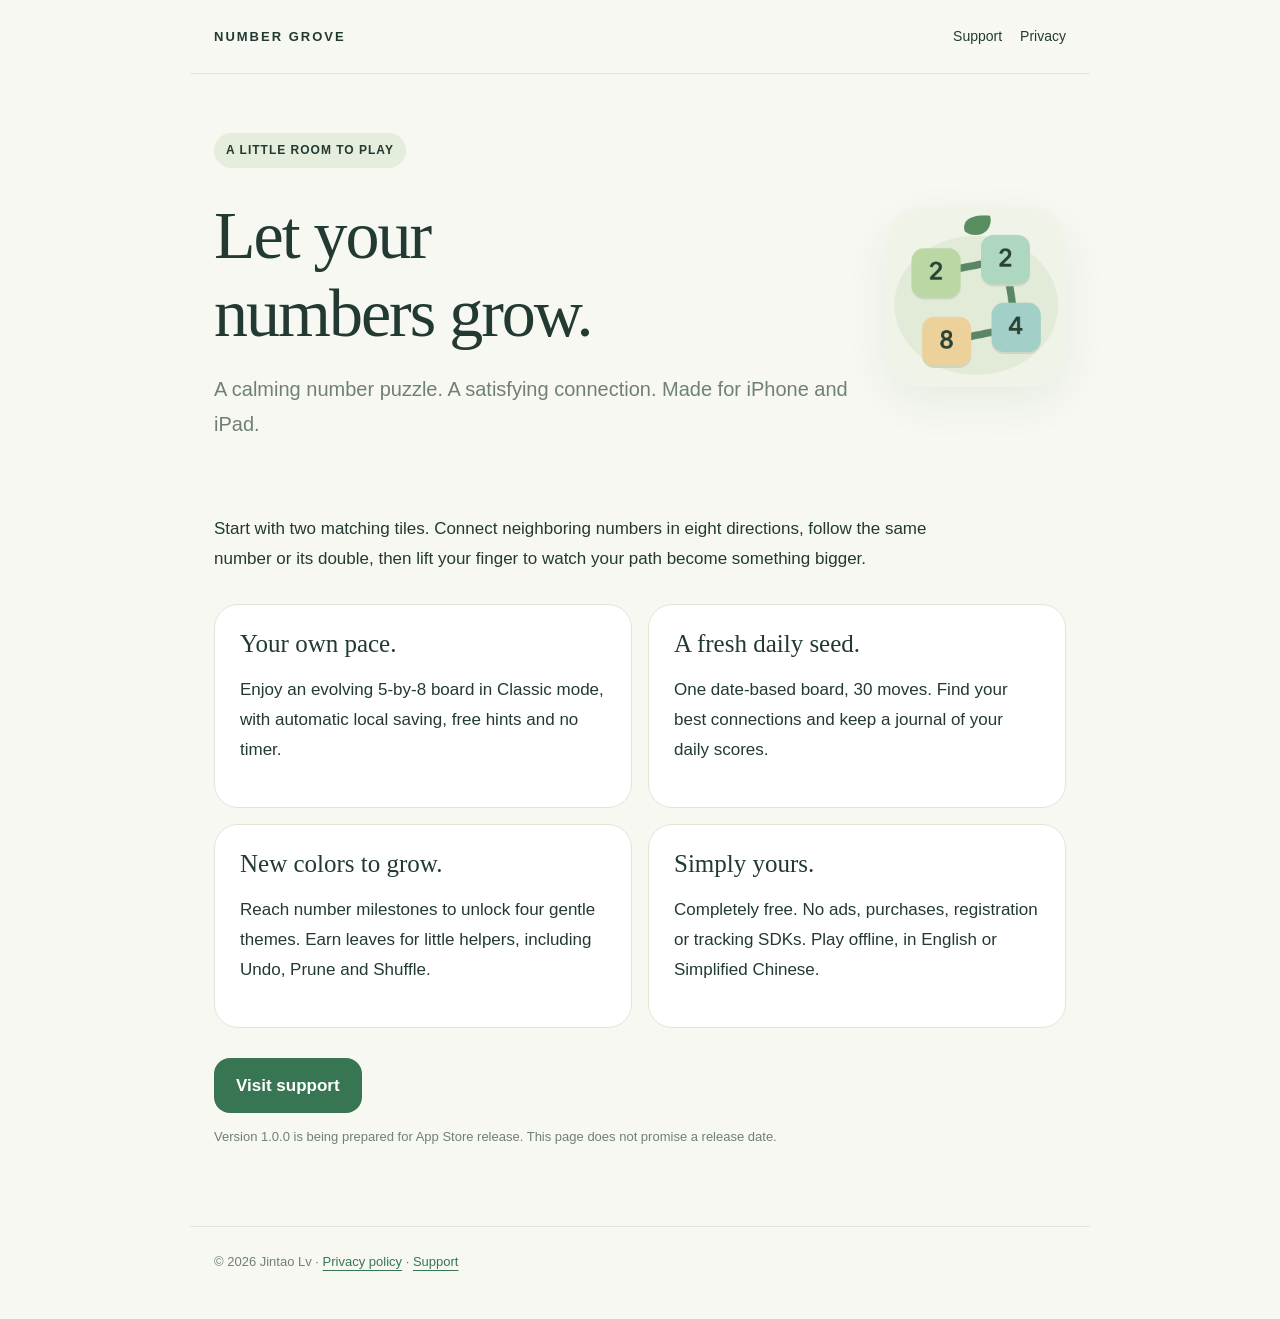
==== index.html @ 660d9d51 "Publish Number Grove support and privacy site" ====
<!doctype html><html lang="en"><head><meta charset="utf-8"><meta name="viewport" content="width=device-width,initial-scale=1"><title>Number Grove · 2248 Number Puzzle</title><meta name="description" content="Connect and merge number blocks in a free, offline puzzle for iPhone and iPad. No ads or purchases."><link rel="stylesheet" href="style.css"></head><body>
<nav><a href="index.html"><strong>NUMBER GROVE</strong></a><div class="links"><a href="support.html">Support</a><a href="privacy.html">Privacy</a></div></nav>
<main><div class="hero"><div><span class="badge">A LITTLE ROOM TO PLAY</span><h1>Let your<br>numbers grow.</h1><p class="lead">A calming number puzzle. A satisfying connection. Made for iPhone and iPad.</p></div><img src="icon.png" alt="Number Grove app icon: connected 2, 2, 4 and 8 tiles"></div>
<p>Start with two matching tiles. Connect neighboring numbers in eight directions, follow the same number or its double, then lift your finger to watch your path become something bigger.</p>
<div class="cards"><section class="card"><h2>Your own pace.</h2><p>Enjoy an evolving 5-by-8 board in Classic mode, with automatic local saving, free hints and no timer.</p></section><section class="card"><h2>A fresh daily seed.</h2><p>One date-based board, 30 moves. Find your best connections and keep a journal of your daily scores.</p></section><section class="card"><h2>New colors to grow.</h2><p>Reach number milestones to unlock four gentle themes. Earn leaves for little helpers, including Undo, Prune and Shuffle.</p></section><section class="card"><h2>Simply yours.</h2><p>Completely free. No ads, purchases, registration or tracking SDKs. Play offline, in English or Simplified Chinese.</p></section></div>
<a class="button" href="support.html">Visit support</a><p class="small">Version 1.0.0 is being prepared for App Store release. This page does not promise a release date.</p>
</main><footer>© 2026 Jintao Lv · <a href="privacy.html">Privacy policy</a> · <a href="support.html">Support</a></footer></body></html>
---- style.css ----
:root{color-scheme:light;--ink:#223a32;--muted:#6f8076;--paper:#f7f8f2;--green:#387553;--line:#dfe7d9}*{box-sizing:border-box}body{margin:0;background:var(--paper);color:var(--ink);font:17px/1.75 -apple-system,BlinkMacSystemFont,"Segoe UI",sans-serif}main,nav,footer{max-width:900px;margin:auto;padding:24px}nav{display:flex;align-items:center;justify-content:space-between;gap:18px;border-bottom:1px solid var(--line)}nav a{text-decoration:none;color:var(--ink);font-size:14px}nav strong{letter-spacing:2px;font-size:13px}h1,h2{font-family:Georgia,"Times New Roman",serif;font-weight:normal;line-height:1.15}h1{font-size:clamp(38px,7vw,68px);letter-spacing:-2px;margin:28px 0 20px}h2{font-size:28px;margin-top:40px}p{max-width:720px}a{color:var(--green);text-underline-offset:4px}.lead{color:var(--muted);font-size:20px}.hero{display:grid;grid-template-columns:1fr 180px;gap:30px;align-items:center;padding:35px 0}.hero img{width:180px;border-radius:38px;box-shadow:0 15px 45px #223a3212}.badge{display:inline-block;font-size:12px;letter-spacing:1px;font-weight:600;padding:7px 12px;background:#e5eddc;border-radius:99px}.cards{display:grid;grid-template-columns:repeat(2,1fr);gap:16px;margin:30px 0}.card{background:#fff;border:1px solid var(--line);border-radius:24px;padding:25px}.card h2{font-size:25px;margin:0 0 14px}.button{display:inline-block;text-decoration:none;background:var(--green);color:#fff;padding:13px 22px;border-radius:16px;font-weight:600}.small,footer{font-size:13px;color:var(--muted)}footer{border-top:1px solid var(--line);margin-top:40px;padding-bottom:45px}li{margin:9px 0}code{background:#e8eee2;padding:2px 6px;border-radius:5px}.links{display:flex;gap:18px;flex-wrap:wrap}@media(max-width:600px){.hero{grid-template-columns:1fr}.hero img{grid-row:1;width:96px;border-radius:24px}.cards{grid-template-columns:1fr}nav{align-items:flex-start}.lead{font-size:18px}}
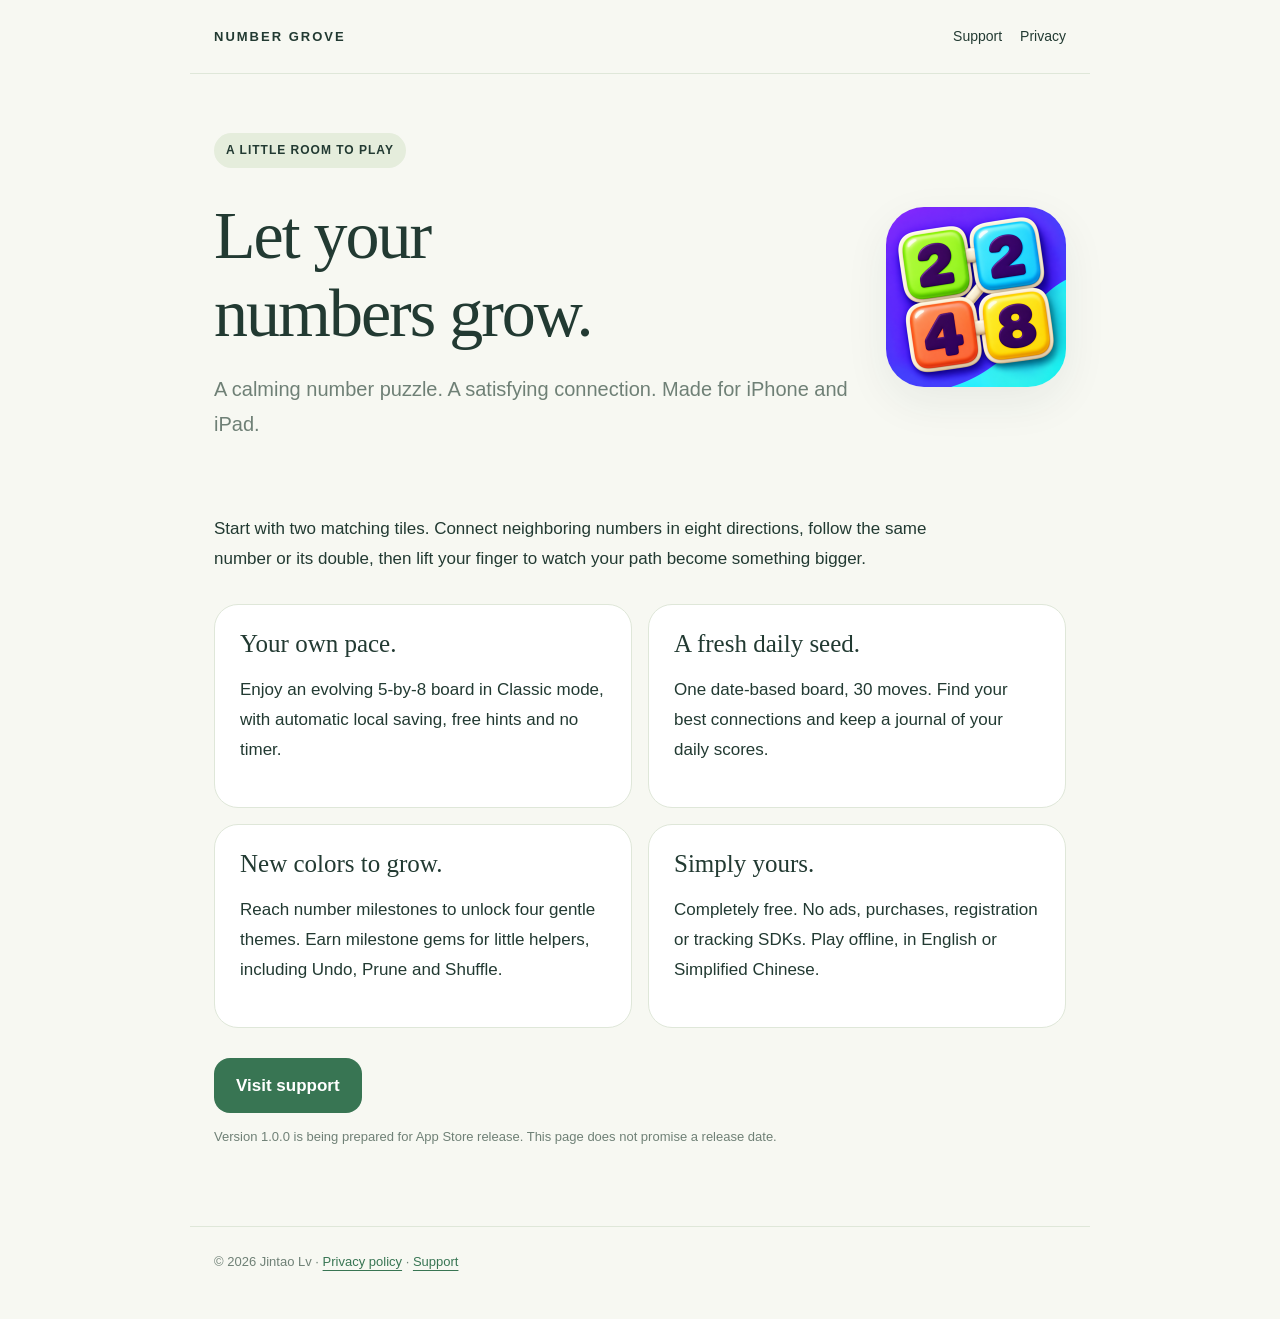
==== commit 420e3bd9: "Update game levels, gem economy and numeric icon" ====
--- a/index.html
+++ b/index.html
@@ -2,6 +2,6 @@
 <nav><a href="index.html"><strong>NUMBER GROVE</strong></a><div class="links"><a href="support.html">Support</a><a href="privacy.html">Privacy</a></div></nav>
 <main><div class="hero"><div><span class="badge">A LITTLE ROOM TO PLAY</span><h1>Let your<br>numbers grow.</h1><p class="lead">A calming number puzzle. A satisfying connection. Made for iPhone and iPad.</p></div><img src="icon.png" alt="Number Grove app icon: connected 2, 2, 4 and 8 tiles"></div>
 <p>Start with two matching tiles. Connect neighboring numbers in eight directions, follow the same number or its double, then lift your finger to watch your path become something bigger.</p>
-<div class="cards"><section class="card"><h2>Your own pace.</h2><p>Enjoy an evolving 5-by-8 board in Classic mode, with automatic local saving, free hints and no timer.</p></section><section class="card"><h2>A fresh daily seed.</h2><p>One date-based board, 30 moves. Find your best connections and keep a journal of your daily scores.</p></section><section class="card"><h2>New colors to grow.</h2><p>Reach number milestones to unlock four gentle themes. Earn leaves for little helpers, including Undo, Prune and Shuffle.</p></section><section class="card"><h2>Simply yours.</h2><p>Completely free. No ads, purchases, registration or tracking SDKs. Play offline, in English or Simplified Chinese.</p></section></div>
+<div class="cards"><section class="card"><h2>Your own pace.</h2><p>Enjoy an evolving 5-by-8 board in Classic mode, with automatic local saving, free hints and no timer.</p></section><section class="card"><h2>A fresh daily seed.</h2><p>One date-based board, 30 moves. Find your best connections and keep a journal of your daily scores.</p></section><section class="card"><h2>New colors to grow.</h2><p>Reach number milestones to unlock four gentle themes. Earn milestone gems for little helpers, including Undo, Prune and Shuffle.</p></section><section class="card"><h2>Simply yours.</h2><p>Completely free. No ads, purchases, registration or tracking SDKs. Play offline, in English or Simplified Chinese.</p></section></div>
 <a class="button" href="support.html">Visit support</a><p class="small">Version 1.0.0 is being prepared for App Store release. This page does not promise a release date.</p>
 </main><footer>© 2026 Jintao Lv · <a href="privacy.html">Privacy policy</a> · <a href="support.html">Support</a></footer></body></html>
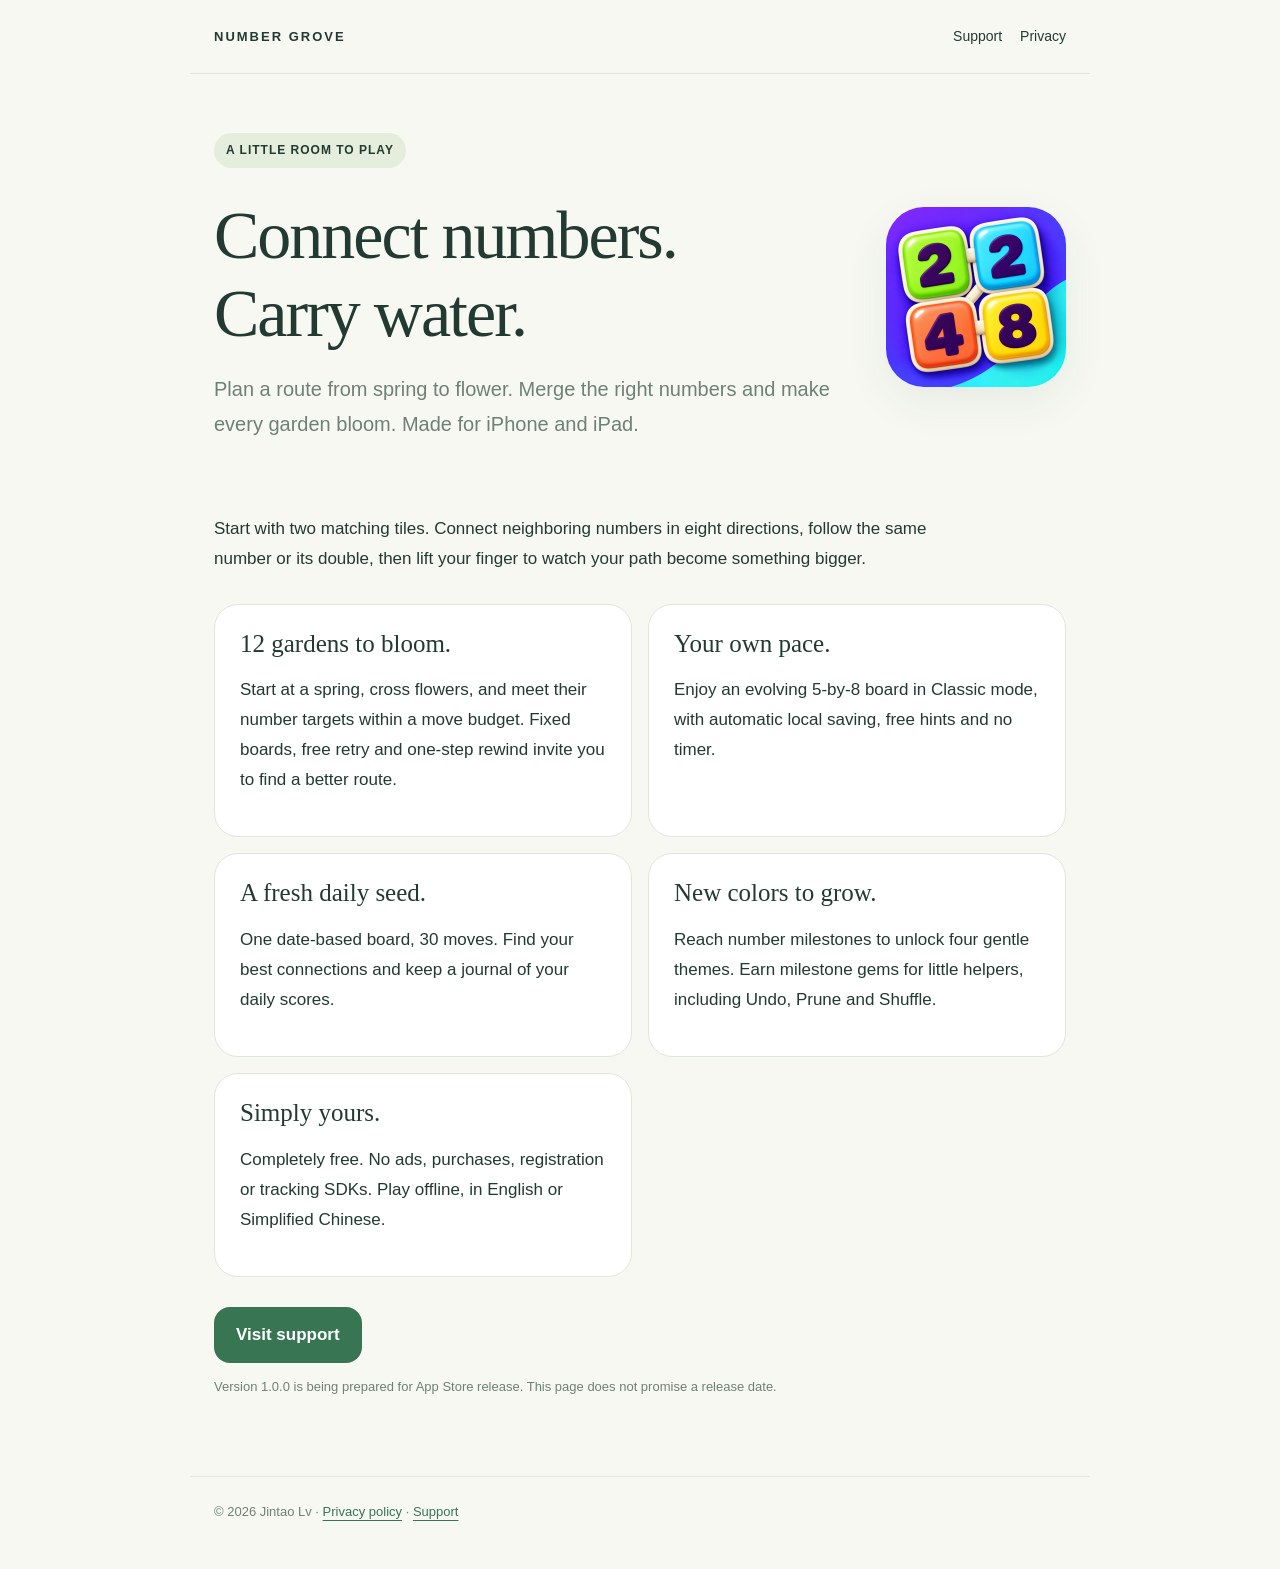
==== commit b6b11205: "Describe Garden Journey puzzles and updated milestone rewards" ====
--- a/index.html
+++ b/index.html
@@ -1,7 +1,7 @@
-<!doctype html><html lang="en"><head><meta charset="utf-8"><meta name="viewport" content="width=device-width,initial-scale=1"><title>Number Grove · 2248 Number Puzzle</title><meta name="description" content="Connect and merge number blocks in a free, offline puzzle for iPhone and iPad. No ads or purchases."><link rel="stylesheet" href="style.css"></head><body>
+<!doctype html><html lang="en"><head><meta charset="utf-8"><meta name="viewport" content="width=device-width,initial-scale=1"><title>Number Grove · 2248 Number Puzzle</title><meta name="description" content="Route water through number chains in 12 garden puzzles, plus Classic and Daily Seed for iPhone and iPad. No ads or purchases."><link rel="stylesheet" href="style.css"></head><body>
 <nav><a href="index.html"><strong>NUMBER GROVE</strong></a><div class="links"><a href="support.html">Support</a><a href="privacy.html">Privacy</a></div></nav>
-<main><div class="hero"><div><span class="badge">A LITTLE ROOM TO PLAY</span><h1>Let your<br>numbers grow.</h1><p class="lead">A calming number puzzle. A satisfying connection. Made for iPhone and iPad.</p></div><img src="icon.png" alt="Number Grove app icon: connected 2, 2, 4 and 8 tiles"></div>
+<main><div class="hero"><div><span class="badge">A LITTLE ROOM TO PLAY</span><h1>Connect numbers.<br>Carry water.</h1><p class="lead">Plan a route from spring to flower. Merge the right numbers and make every garden bloom. Made for iPhone and iPad.</p></div><img src="icon.png" alt="Number Grove app icon: connected 2, 2, 4 and 8 tiles"></div>
 <p>Start with two matching tiles. Connect neighboring numbers in eight directions, follow the same number or its double, then lift your finger to watch your path become something bigger.</p>
-<div class="cards"><section class="card"><h2>Your own pace.</h2><p>Enjoy an evolving 5-by-8 board in Classic mode, with automatic local saving, free hints and no timer.</p></section><section class="card"><h2>A fresh daily seed.</h2><p>One date-based board, 30 moves. Find your best connections and keep a journal of your daily scores.</p></section><section class="card"><h2>New colors to grow.</h2><p>Reach number milestones to unlock four gentle themes. Earn milestone gems for little helpers, including Undo, Prune and Shuffle.</p></section><section class="card"><h2>Simply yours.</h2><p>Completely free. No ads, purchases, registration or tracking SDKs. Play offline, in English or Simplified Chinese.</p></section></div>
+<div class="cards"><section class="card"><h2>12 gardens to bloom.</h2><p>Start at a spring, cross flowers, and meet their number targets within a move budget. Fixed boards, free retry and one-step rewind invite you to find a better route.</p></section><section class="card"><h2>Your own pace.</h2><p>Enjoy an evolving 5-by-8 board in Classic mode, with automatic local saving, free hints and no timer.</p></section><section class="card"><h2>A fresh daily seed.</h2><p>One date-based board, 30 moves. Find your best connections and keep a journal of your daily scores.</p></section><section class="card"><h2>New colors to grow.</h2><p>Reach number milestones to unlock four gentle themes. Earn milestone gems for little helpers, including Undo, Prune and Shuffle.</p></section><section class="card"><h2>Simply yours.</h2><p>Completely free. No ads, purchases, registration or tracking SDKs. Play offline, in English or Simplified Chinese.</p></section></div>
 <a class="button" href="support.html">Visit support</a><p class="small">Version 1.0.0 is being prepared for App Store release. This page does not promise a release date.</p>
 </main><footer>© 2026 Jintao Lv · <a href="privacy.html">Privacy policy</a> · <a href="support.html">Support</a></footer></body></html>
